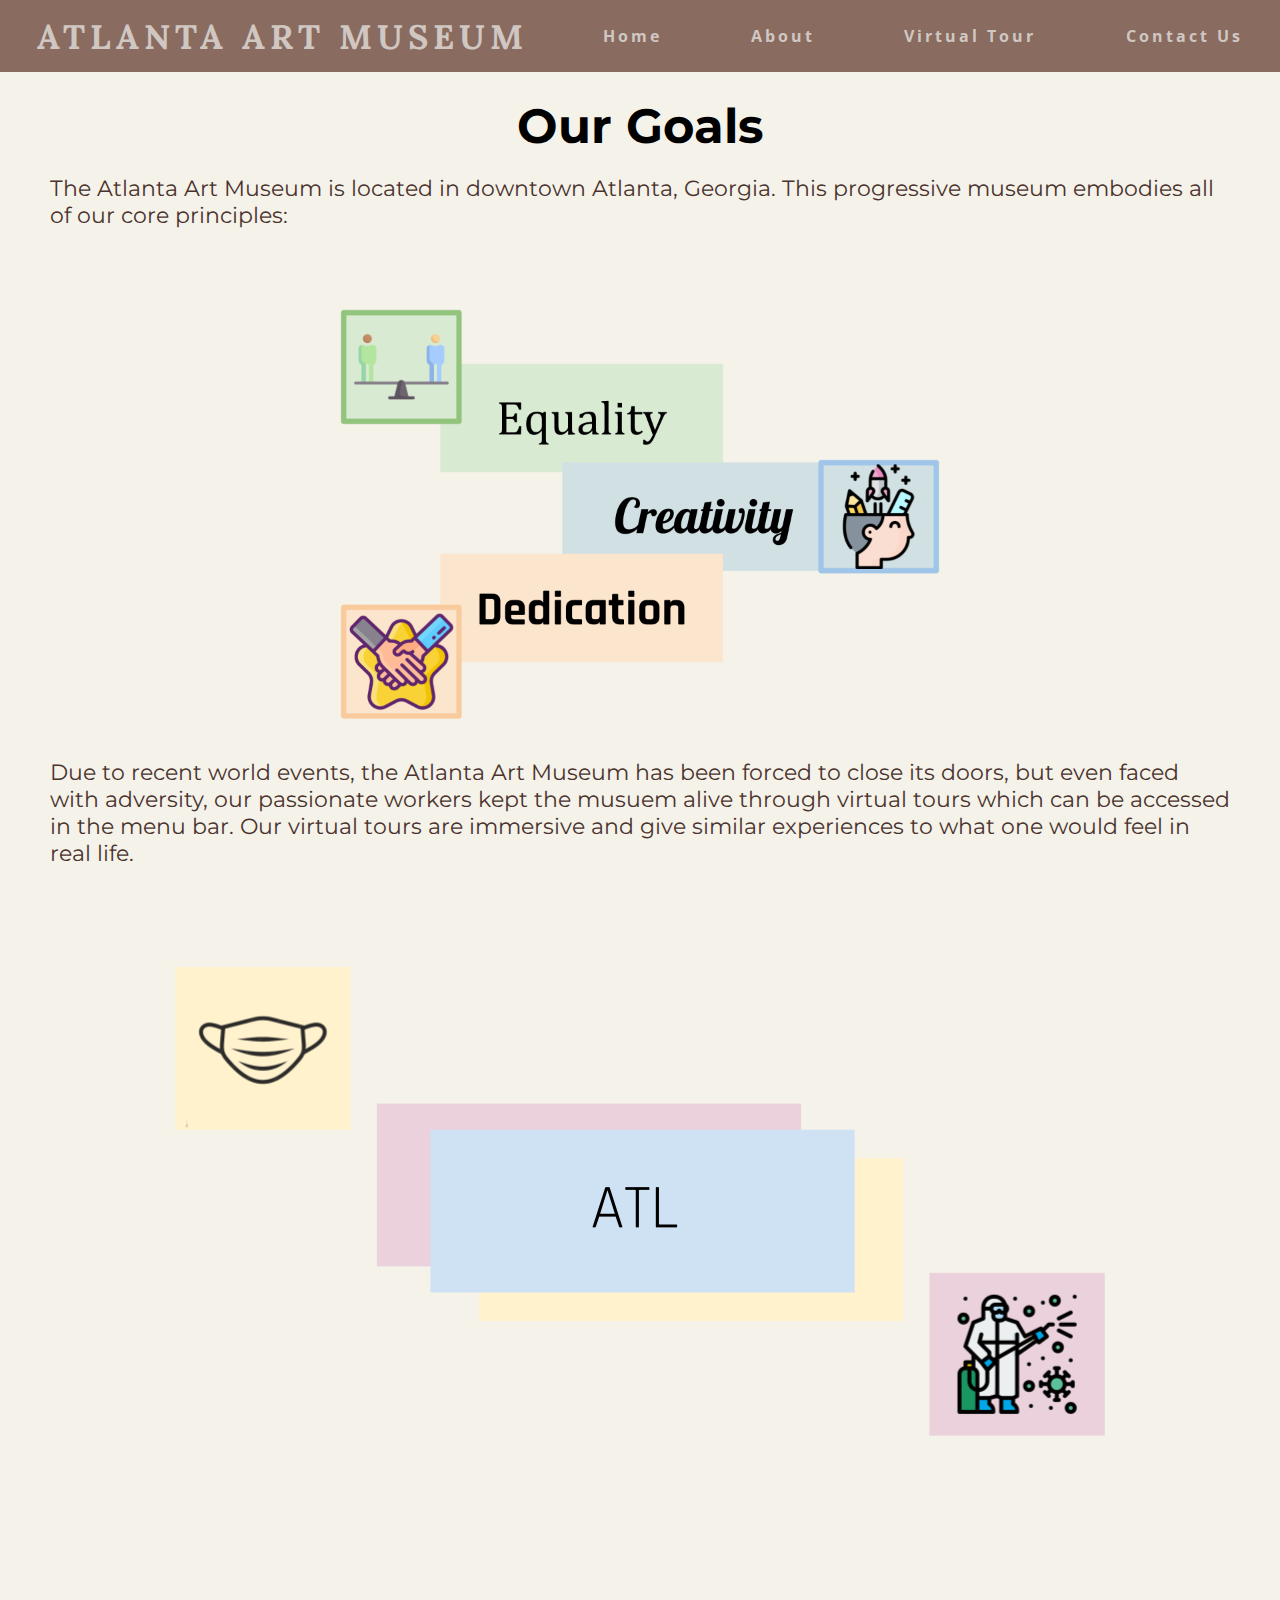
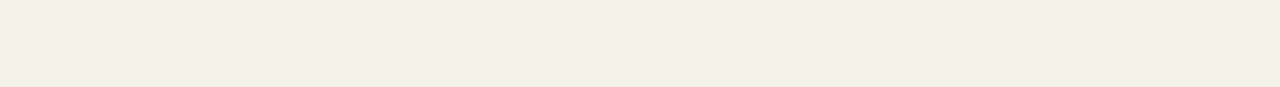
==== about.html @ c49cca7a "commi1" ====
<!DOCTYPE html>
<html lang="en">
<head>
    <meta charset="UTF-8">
    <meta http-equiv="X-UA-Compatible" content="IE=edge">
    <meta name="viewport" content="width=device-width, initial-scale=1.0">
    <link href="https://fonts.googleapis.com/css2?family=Lora:ital,wght@1,600&family=Open+Sans:wght@600&display=swap" rel="stylesheet">
    <link href="https://fonts.googleapis.com/css2?family=Montserrat:wght@600&display=swap" rel="stylesheet">
    <link rel="stylesheet" href="style.css">
    <title>Virtual Art Museum</title>
</head>
<body class="aboutBody">
    <nav>
        <div class="logo">
            <h1>Atlanta Art Museum</h1>
        </div>

        <ul class="navlinks">
            <li>
                <a href="index.html">Home</a>
            </li>

            <li>
                <a href="about.html">About</a>
            </li>

            <li>
                <a href="Virtual_Tour.html">Virtual Tour</a>
            </li>

            <li>
                <a href="Contact.html">Contact Us</a>
            </li>
        </ul>
        <div class="burger">
            <div class="line1"></div>
            <div class="line2"></div>
            <div class="line3"></div>
        </div>

    </nav>

    <h1 class="aboutUsTitle">
        <center>
        Our Goals
        </center>
    </h1>

    <div>
        <p class="aboutUsParagraph">
            <right>
                The Atlanta Art Museum is located in downtown Atlanta, Georgia. This progressive museum embodies all of our core principles:
            </right>
        </p>
        
    </div>
    <div class="slogan">
        <img src="images/sloganREAL6.png" alt="">
    </div>

    <div>
        <p class="aboutUsParagraph2">
            <right>
                Due to recent world events, the Atlanta Art Museum has been forced to close its doors, but even faced with adversity, our passionate workers kept the musuem alive through virtual tours which can be accessed in the menu bar. Our virtual tours are immersive and give similar experiences to what one would feel in real life.                                   
            </right>
        </p>
    </div>

    <div class="slogan2">
        <center>
        <img src="images/2slogan.png" alt="">
        </center>
    </div>


    <script src="app.js"></script>
</body>
</html>
---- style.css ----
*{
    margin:0px;
    padding:0px;
    box-sizing: border-box;
}

nav{
    display: flex;
    justify-content: space-around;
    align-items: center;
    min-height: 8vh;
    font-family: 'Lora', serif;
    background-color: #896B60;
}

.logo{
    color:	#D0C7C2;
    text-transform: uppercase;
    letter-spacing: 5px;
    font-size: 17px;
}

.navlinks{
    display: flex;
    justify-content: space-around;
    width: 30%;
    font-family: 'Open Sans', sans-serif;
}

.navlinks li{
    list-style: none;
}
.navlinks a{
    color:	#D0C7C2;
    text-decoration: none;
    letter-spacing: 3px;
    font-weight: bold;
}

.navlinks a::after{
    content: '';
    position: absolute;
    
}

p{
    font-size: 30px;
}

::-webkit-scrollbar {
    width: .5vw;
}

::-webkit-scrollbar-track {
    background-color: #ffffff;
}

::-webkit-scrollbar-thumb {
    background-color: #4c3c3c;
    border-radius: 100vw;
}

.burger div{
    width: 35px;
    height: 3px;
    background-color: rgb(109, 39, 39);
    margin: 7px;
    border-radius: 20px;
}

body{
    background-color: #F5F2EA;
}


.burger{
    display: none;
    cursor: pointer;
}



@media screen and (max-width:1450px){
    .navlinks{
        display: flex;
        justify-content: space-between;
        width: 50%;
        font-family: 'Open Sans', sans-serif;
    }
}

@media screen and (max-width:850px) {
    body{
        overflow-x: hidden;
    }
    .slideshow-item{
        display: flex;
    }
    .slideshow-item:nth-child(2) img{
        display: none;
    }
    .slideshow-item:nth-child(3) img{
        width:inherit;
    }
    
    .navlinks{
        position: absolute;
        right: 0px;
        height: 80vh;
        top: 8vh;
        background-color: #c5aa6a;
        display: flex;
        flex-direction: column;
        align-items: center;
        width: 29%;
        transform: translateX(100%);
        transition: transform 0.5s ease-in; 
        justify-content: space-around;
    }

    .burger{
        display: block;
    }
}

.nav-active{
    transform: translateX(0%);
}

@media screen and (min-width:851px){
    .slideshow{
        width: 100vw;
        height: 92vh;
        position: relative;
        overflow: hidden;  
    }
    
    .slideshow-item{
        width: inherit;
        height: inherit;
        position: absolute;
        opacity: 0;
        animation: cycleImages 31s infinite ;
    }
    
    .slideshow-item img{
        display: flex;
        width: 100%;
        height: 100%;
        object-fit: cover;
    
    }
    
    .slideshow-item:nth-child(1),
    .slideshow-item:nth-child(1) img{
        animation-delay: 0s;
    }
    
    .slideshow-item:nth-child(2),
    .slideshow-item:nth-child(2) img{
        animation-delay: 10s;
    }
    
    .slideshow-item:nth-child(3),
    .slideshow-item:nth-child(3) img{
        animation-delay: 20s;
    }
    
    
    @keyframes cycleImages{
        25%{
            opacity: 1;
    
        }
        40%{
            opacity: 0;
    
        }
    }
    
    @keyframes zoom{
        100%{
            transform: scale(1.3);
        }
    }
    
    .slideshow-item img{
        justify-self: center;  
    }
}


.aboutUsTitle{
    font-family: 'Open Sans', sans-serif;
    color: black;
    font-size: 25px;
    margin-top: 25px;
}




.aboutUsParagraph{
    font-family: 'Montserrat', sans-serif;
    color: #4A332D;
    font-size: 22px;
    display: flex;
    justify-content: center;
    margin-left: 50px;
    margin-right: 50px;
    margin-top: 20px;
    
}

.aboutUsParagraph2{
    font-family: 'Montserrat', sans-serif;
    color: #4A332D;
    font-size: 22px;
    display: flex;
    justify-content: center;
    margin: 100px;
    margin-left: 50px;
    margin-right: 50px;
}


.slogan img{
    display: block;
    display: flex;
    margin: 0 auto;
    width: 800px;
    padding: 5em;
}

.slogan{
    height: 430px;
}
  
.contactBody{
    background-image: url(images/try21.png);
    background-repeat: no-repeat;
    background-size: cover;
}

.aboutUsTitle{
    font-family: 'Montserrat', sans-serif;
    font-size: 3em;
}

.slogan2 img{display: block;
    display: block;
    margin: 0 auto;
}
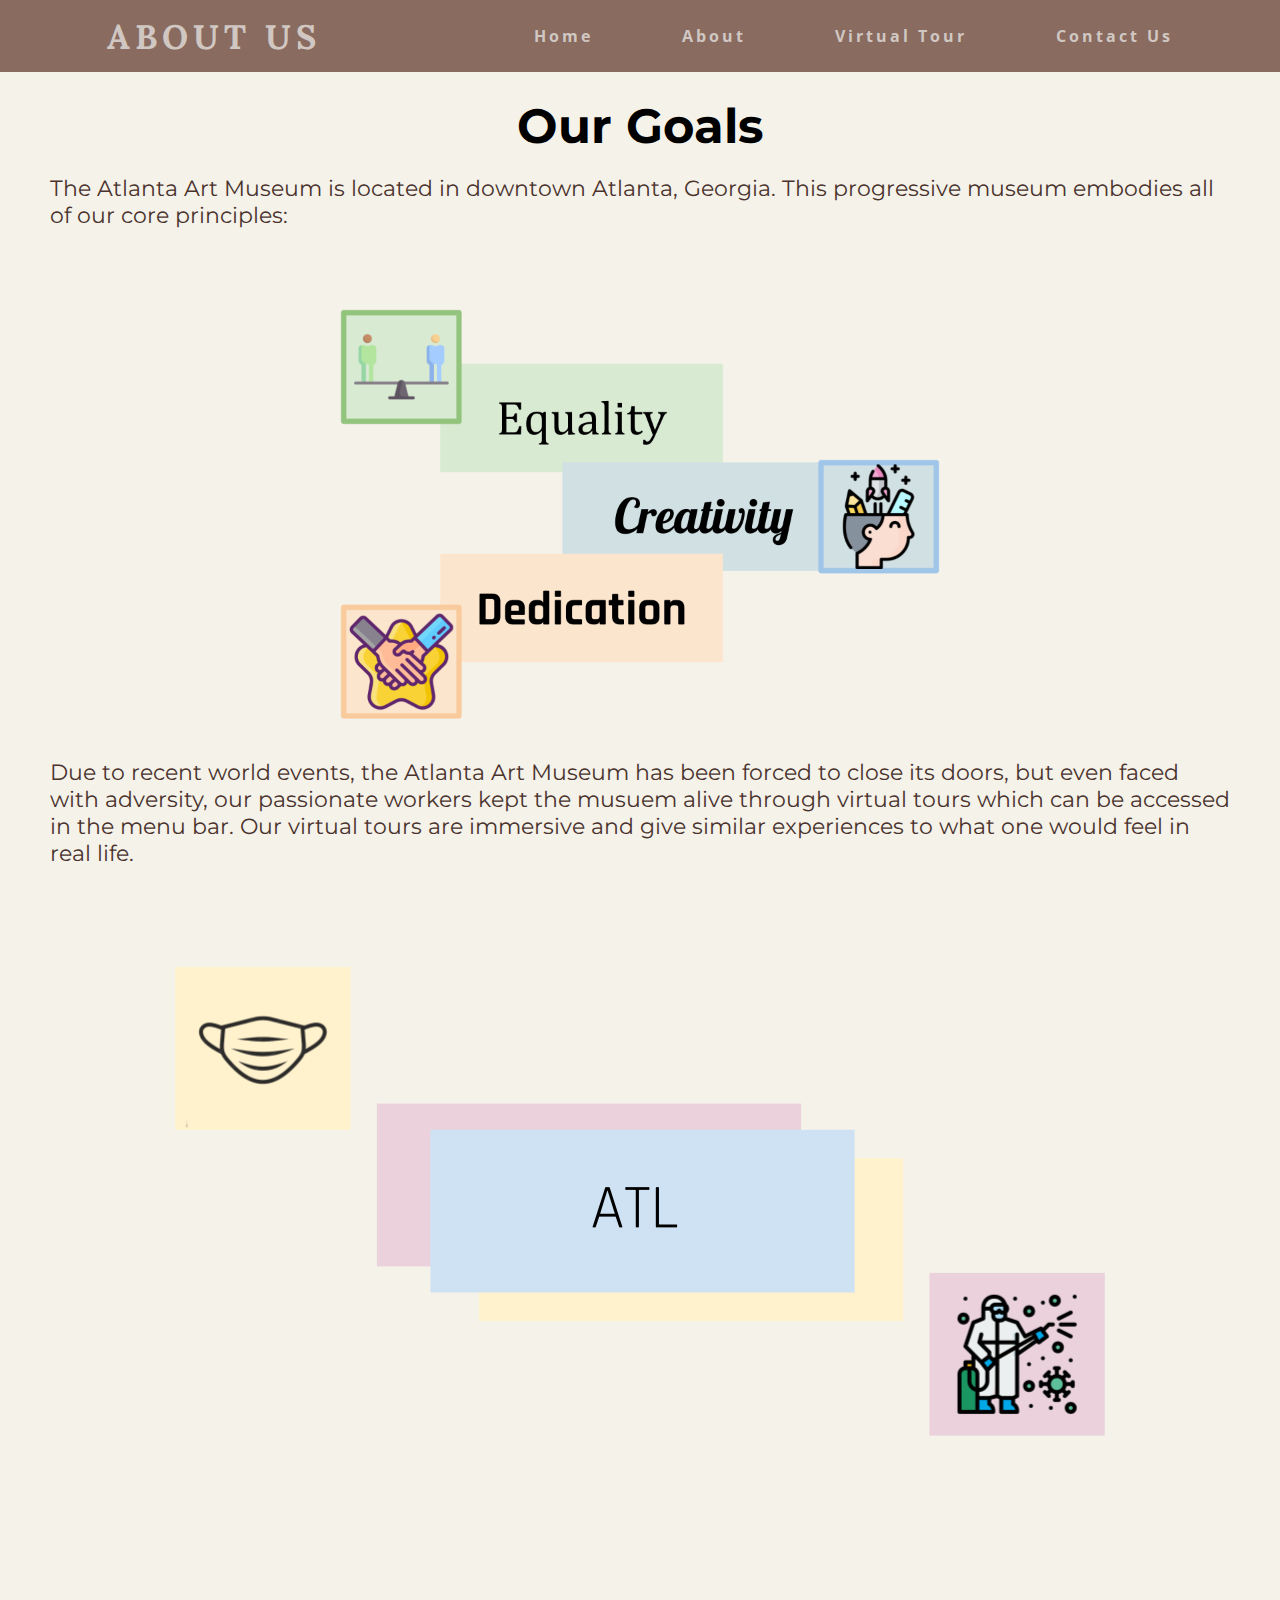
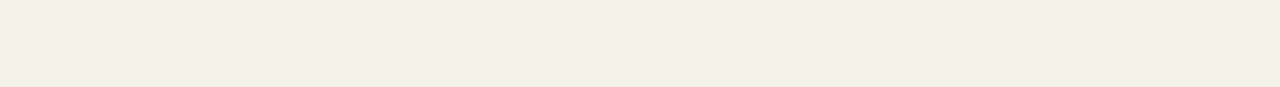
==== commit bfc1f6cd: "small fix" ====
--- a/about.html
+++ b/about.html
@@ -12,7 +12,7 @@
 <body class="aboutBody">
     <nav>
         <div class="logo">
-            <h1>Atlanta Art Museum</h1>
+            <h1>About Us</h1>
         </div>
 
         <ul class="navlinks">
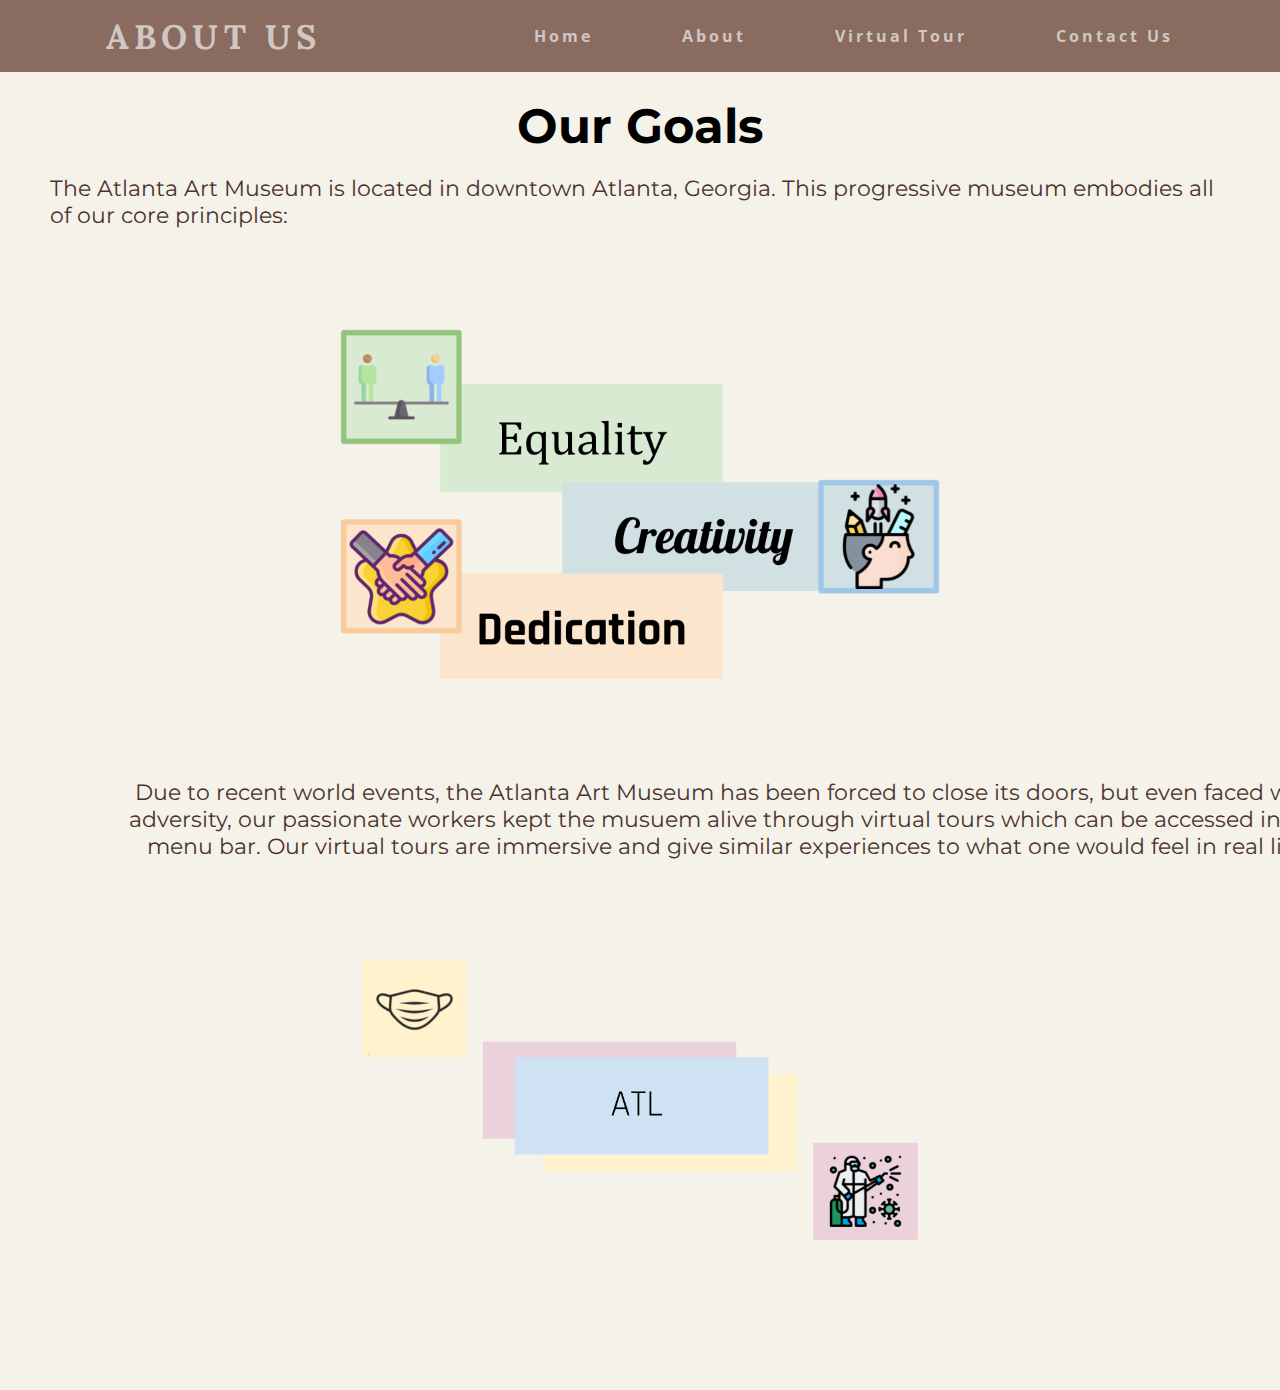
==== commit 5c5d018a: "Co-authored-by: saichandandr@outlook.com <saichandandr@outlook.com>" ====
--- a/about.html
+++ b/about.html
@@ -55,14 +55,12 @@
         
     </div>
     <div class="slogan">
-        <img src="images/sloganREAL6.png" alt="">
+        <img src="images/2slogan2.png" alt="">
     </div>
 
-    <div>
+    <div class="para2">
         <p class="aboutUsParagraph2">
-            <right>
-                Due to recent world events, the Atlanta Art Museum has been forced to close its doors, but even faced with adversity, our passionate workers kept the musuem alive through virtual tours which can be accessed in the menu bar. Our virtual tours are immersive and give similar experiences to what one would feel in real life.                                   
-            </right>
+            Due to recent world events, the Atlanta Art Museum has been forced to close its doors, but even faced with adversity, our passionate workers kept the musuem alive through virtual tours which can be accessed in the menu bar. Our virtual tours are immersive and give similar experiences to what one would feel in real life.                                   
         </p>
     </div>
 
--- a/style.css
+++ b/style.css
@@ -16,14 +16,14 @@
 .logo{
     color:	#D0C7C2;
     text-transform: uppercase;
-    letter-spacing: 5px;
-    font-size: 17px;
+    letter-spacing: 0.313rem;
+    font-size: 1.063rem;
 }
 
 .navlinks{
     display: flex;
     justify-content: space-around;
-    width: 30%;
+    width: 40rem;
     font-family: 'Open Sans', sans-serif;
 }
 
@@ -33,7 +33,7 @@
 .navlinks a{
     color:	#D0C7C2;
     text-decoration: none;
-    letter-spacing: 3px;
+    letter-spacing: 0.188rem;
     font-weight: bold;
 }
 
@@ -121,73 +121,77 @@
     .burger{
         display: block;
     }
+
+    .slideshow-item{
+        overflow: hidden;
+    }
 }
 
 .nav-active{
     transform: translateX(0%);
 }
 
-@media screen and (min-width:851px){
-    .slideshow{
-        width: 100vw;
-        height: 92vh;
-        position: relative;
-        overflow: hidden;  
-    }
-    
-    .slideshow-item{
-        width: inherit;
-        height: inherit;
-        position: absolute;
+
+.slideshow{
+    width: 100vw;
+    height: 92vh;
+    position: relative;
+    overflow: hidden;  
+}
+
+.slideshow-item{
+    width: inherit;
+    height: inherit;
+    position: absolute;
+    opacity: 0;
+    animation: cycleImages 31s infinite ;
+}
+
+.slideshow-item img{
+    display: flex;
+    width: 100%;
+    height: 100%;
+    object-fit: cover;
+
+}
+
+.slideshow-item:nth-child(1),
+.slideshow-item:nth-child(1) img{
+    animation-delay: 0s;
+}
+
+.slideshow-item:nth-child(2),
+.slideshow-item:nth-child(2) img{
+    animation-delay: 10s;
+}
+
+.slideshow-item:nth-child(3),
+.slideshow-item:nth-child(3) img{
+    animation-delay: 20s;
+}
+
+
+@keyframes cycleImages{
+    25%{
+        opacity: 1;
+
+    }
+    40%{
         opacity: 0;
-        animation: cycleImages 31s infinite ;
-    }
-    
-    .slideshow-item img{
-        display: flex;
-        width: 100%;
-        height: 100%;
-        object-fit: cover;
-    
-    }
-    
-    .slideshow-item:nth-child(1),
-    .slideshow-item:nth-child(1) img{
-        animation-delay: 0s;
-    }
-    
-    .slideshow-item:nth-child(2),
-    .slideshow-item:nth-child(2) img{
-        animation-delay: 10s;
-    }
-    
-    .slideshow-item:nth-child(3),
-    .slideshow-item:nth-child(3) img{
-        animation-delay: 20s;
-    }
-    
-    
-    @keyframes cycleImages{
-        25%{
-            opacity: 1;
-    
-        }
-        40%{
-            opacity: 0;
-    
-        }
-    }
-    
-    @keyframes zoom{
-        100%{
-            transform: scale(1.3);
-        }
-    }
-    
-    .slideshow-item img{
-        justify-self: center;  
-    }
-}
+
+    }
+}
+
+@keyframes zoom{
+    100%{
+        transform: scale(1.3);
+    }
+}
+
+.slideshow-item img{
+    justify-self: center;  
+}
+
 
 
 .aboutUsTitle{
@@ -206,6 +210,7 @@
     font-size: 22px;
     display: flex;
     justify-content: center;
+    margin-bottom: 20px;
     margin-left: 50px;
     margin-right: 50px;
     margin-top: 20px;
@@ -217,10 +222,13 @@
     color: #4A332D;
     font-size: 22px;
     display: flex;
-    justify-content: center;
-    margin: 100px;
-    margin-left: 50px;
-    margin-right: 50px;
+    text-align: center;
+}
+.para2{
+    display: flex;
+    width: 1453px;
+    margin: auto;
+    padding: 100px;
 }
 
 
@@ -234,6 +242,7 @@
 
 .slogan{
     height: 430px;
+    overflow:hidden;
 }
   
 .contactBody{
@@ -250,5 +259,38 @@
 .slogan2 img{display: block;
     display: block;
     margin: 0 auto;
-}
-
+    height: 430px;
+}
+
+input[type=text], select, textarea {
+    width: 100%; /* Full width */
+    padding: 12px; /* Some padding */ 
+    border: 1px solid #ccc; /* Gray border */
+    border-radius: 4px; /* Rounded borders */
+    box-sizing: border-box; /* Make sure that padding and width stays in place */
+    margin-top: 6px; /* Add a top margin */
+    margin-bottom: 16px; /* Bottom margin */
+    resize: vertical /* Allow the user to vertically resize the textarea (not horizontally) */
+  }
+  
+  /* Style the submit button with a specific background color etc */
+  input[type=submit] {
+    background-color: #04AA6D;
+    color: white;
+    padding: 12px 20px;
+    border: none;
+    border-radius: 4px;
+    cursor: pointer;
+  }
+  
+  /* When moving the mouse over the submit button, add a darker green color */
+  input[type=submit]:hover {
+    background-color: #ebde30;
+  }
+  
+  /* Add a background color and some padding around the form */
+  .container {
+    border-radius: 5px;
+    background-color: #f2f2f2;
+    padding: 20px;
+  }
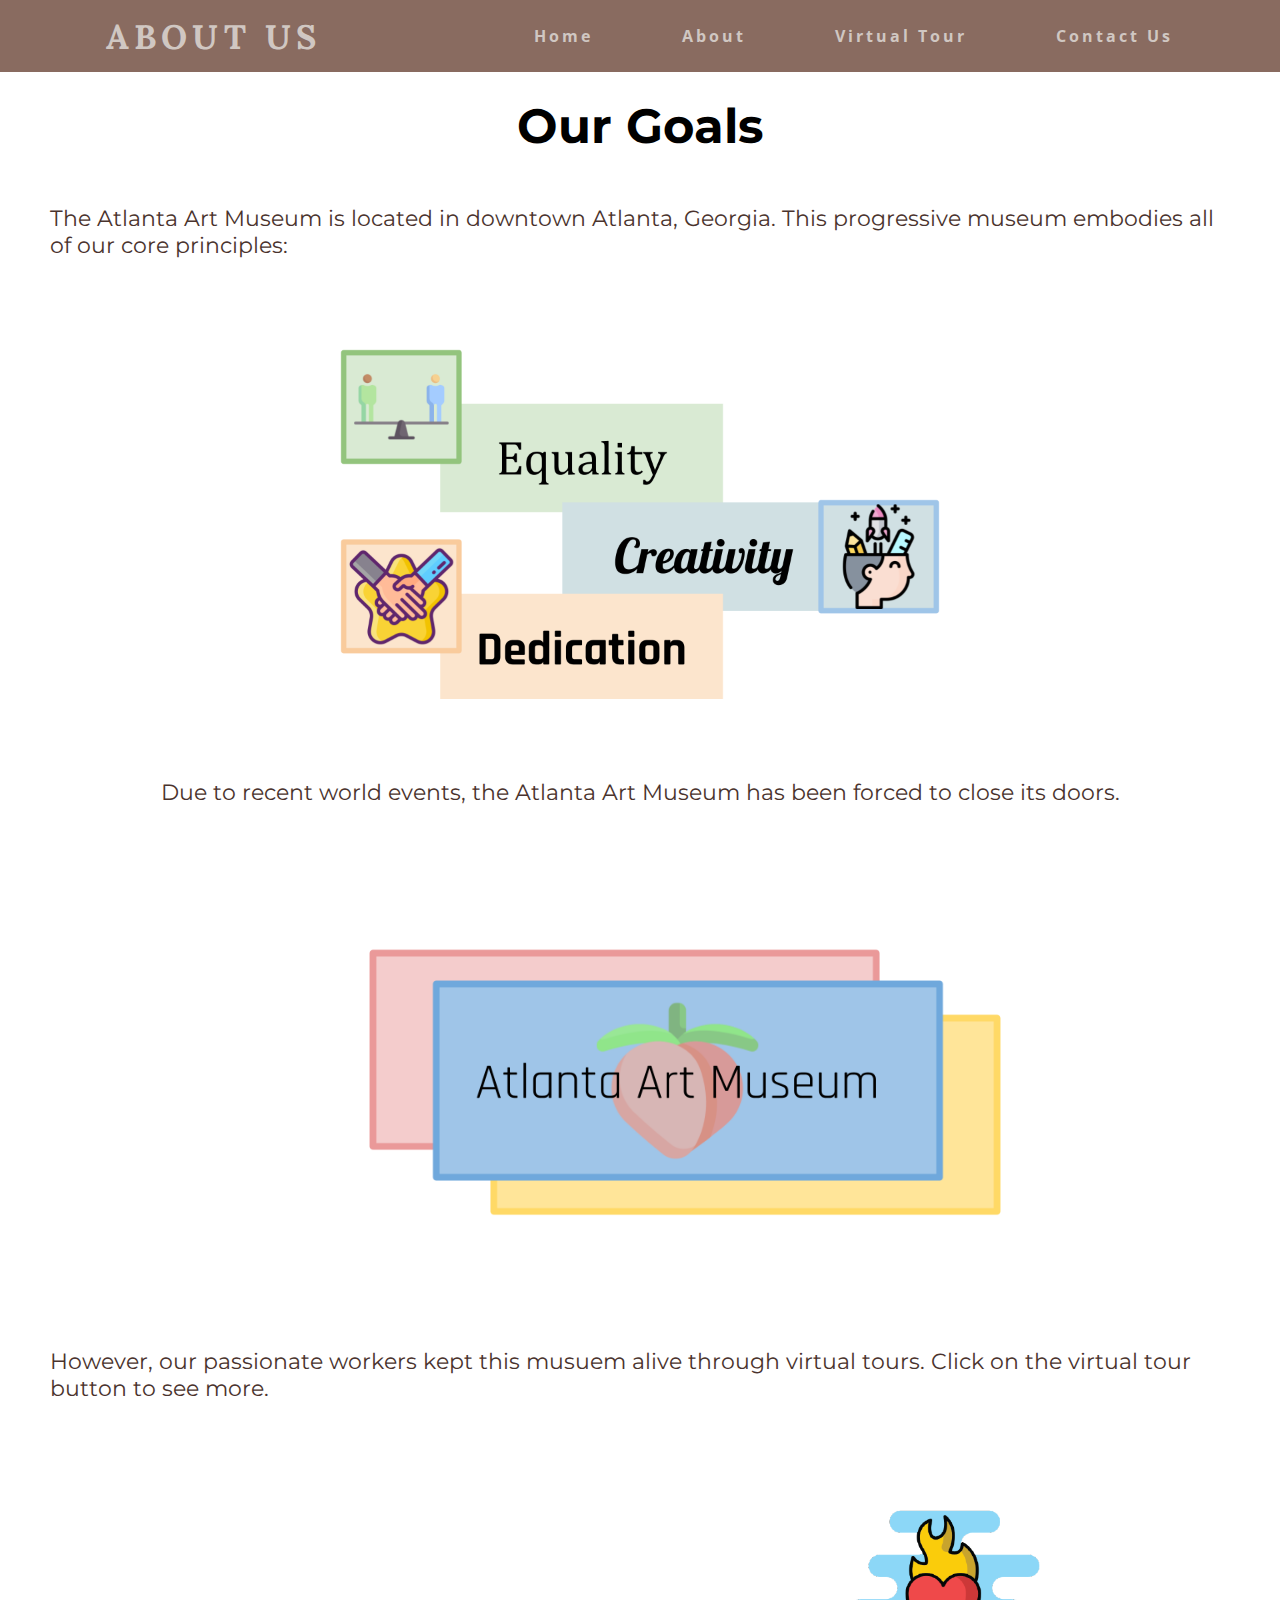
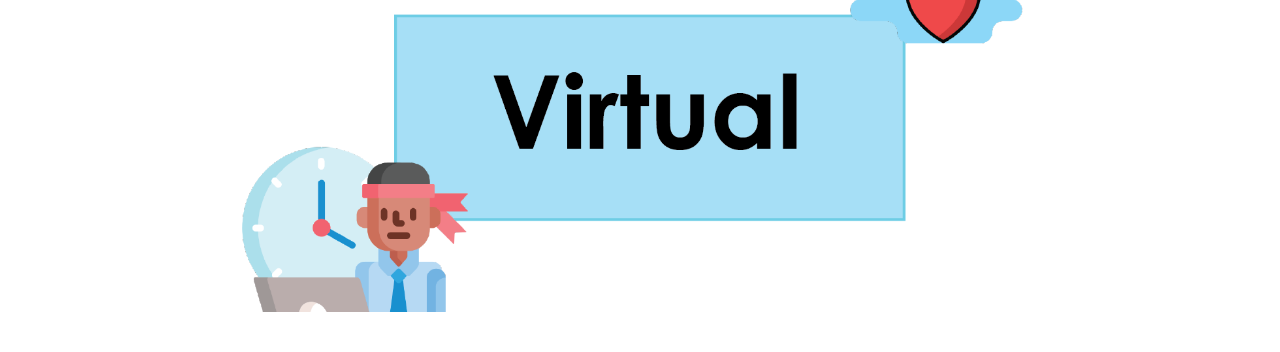
==== commit c1b19c3f: "Co-authored-by: saichandandr@outlook.com <saichandandr@outlook.com> Co-authored-by: amoghk333@gmail." ====
--- a/about.html
+++ b/about.html
@@ -46,7 +46,10 @@
         </center>
     </h1>
 
-    <div>
+
+
+
+    <div class="para1">
         <p class="aboutUsParagraph">
             <right>
                 The Atlanta Art Museum is located in downtown Atlanta, Georgia. This progressive museum embodies all of our core principles:
@@ -60,15 +63,30 @@
 
     <div class="para2">
         <p class="aboutUsParagraph2">
-            Due to recent world events, the Atlanta Art Museum has been forced to close its doors, but even faced with adversity, our passionate workers kept the musuem alive through virtual tours which can be accessed in the menu bar. Our virtual tours are immersive and give similar experiences to what one would feel in real life.                                   
+            Due to recent world events, the Atlanta Art Museum has been forced to close its doors.                               
         </p>
     </div>
 
+
     <div class="slogan2">
         <center>
-        <img src="images/2slogan.png" alt="">
+        <img src="images/slogan2v6.png" alt="">
         </center>
     </div>
+
+
+    <div class="para3">
+        <p class="aboutUsParagraph2">
+            However, our passionate workers kept this musuem alive through virtual tours. Click on the virtual tour button to see more.                           
+        </p>
+    </div>
+
+    <div class="slogan3">
+        <center>
+        <img src="images/slogan3v3.png" alt="">
+        </center>
+    </div>
+
 
 
     <script src="app.js"></script>
--- a/style.css
+++ b/style.css
@@ -11,6 +11,7 @@
     min-height: 8vh;
     font-family: 'Lora', serif;
     background-color: #896B60;
+    z-index: 2;
 }
 
 .logo{
@@ -44,7 +45,7 @@
 }
 
 p{
-    font-size: 30px;
+    font-size: 1.875rem;
 }
 
 ::-webkit-scrollbar {
@@ -61,15 +62,16 @@
 }
 
 .burger div{
-    width: 35px;
-    height: 3px;
+    width: 2.188rem;
+    height: 0.188rem;
     background-color: rgb(109, 39, 39);
-    margin: 7px;
-    border-radius: 20px;
+    margin: 0.438rem;
+    border-radius: 1.25rem;
 }
 
 body{
-    background-color: #F5F2EA;
+    background-color: white;
+    z-index: 1;
 }
 
 
@@ -77,8 +79,6 @@
     display: none;
     cursor: pointer;
 }
-
-
 
 @media screen and (max-width:1450px){
     .navlinks{
@@ -89,18 +89,9 @@
     }
 }
 
-@media screen and (max-width:850px) {
-    body{
+@media screen and (max-width:768px) {
+    html body{
         overflow-x: hidden;
-    }
-    .slideshow-item{
-        display: flex;
-    }
-    .slideshow-item:nth-child(2) img{
-        display: none;
-    }
-    .slideshow-item:nth-child(3) img{
-        width:inherit;
     }
     
     .navlinks{
@@ -116,15 +107,15 @@
         transform: translateX(100%);
         transition: transform 0.5s ease-in; 
         justify-content: space-around;
+        z-index: 2;
+        overflow-x: hidden;
     }
 
     .burger{
         display: block;
-    }
-
-    .slideshow-item{
-        overflow: hidden;
-    }
+        overflow-x: hidden;
+    }
+
 }
 
 .nav-active{
@@ -137,6 +128,7 @@
     height: 92vh;
     position: relative;
     overflow: hidden;  
+    z-index: 1;
 }
 
 .slideshow-item{
@@ -207,28 +199,47 @@
 .aboutUsParagraph{
     font-family: 'Montserrat', sans-serif;
     color: #4A332D;
-    font-size: 22px;
+    font-size: 1.375rem;
+    display: flex;
+    justify-content: center;
+    margin-bottom: 10px;
+    margin-left: 50px;
+    margin-right: 50px;
+    margin-top: 50px;
+    
+}
+
+.aboutUsParagraph2{
+    font-family: 'Montserrat', sans-serif;
+    color: #4A332D;
+    font-size: 1.375rem;
     display: flex;
     justify-content: center;
     margin-bottom: 20px;
     margin-left: 50px;
     margin-right: 50px;
     margin-top: 20px;
-    
-}
-
-.aboutUsParagraph2{
+}
+.para2{
+    margin-top: 5em;
+    margin-bottom: 5em;
+}
+
+.aboutUsParagraph3{
     font-family: 'Montserrat', sans-serif;
     color: #4A332D;
-    font-size: 22px;
-    display: flex;
-    text-align: center;
-}
-.para2{
-    display: flex;
-    width: 1453px;
-    margin: auto;
-    padding: 100px;
+    font-size: 1.375rem;
+    display: flex;
+    justify-content: center;
+    margin-bottom: 20px;
+    margin-left: 50px;
+    margin-right: 50px;
+    margin-top: 20px;
+}
+
+.para3{
+    margin-bottom: 5em;
+    margin-top: 2em;
 }
 
 
@@ -236,7 +247,7 @@
     display: block;
     display: flex;
     margin: 0 auto;
-    width: 800px;
+    width: 50em;
     padding: 5em;
 }
 
@@ -258,8 +269,28 @@
 
 .slogan2 img{display: block;
     display: block;
+    display: flex;
     margin: 0 auto;
+    width: 50em;
+}
+
+.slogan2{
     height: 430px;
+    overflow:hidden;
+}
+
+.slogan3{
+    height: 430px;
+    overflow:hidden;
+    margin-bottom: 2.5em;
+    
+}
+
+.slogan3 img{
+    display: block;
+    display: flex;
+    margin: 0 auto;
+    width: 50em;
 }
 
 input[type=text], select, textarea {
@@ -273,24 +304,68 @@
     resize: vertical /* Allow the user to vertically resize the textarea (not horizontally) */
   }
   
-  /* Style the submit button with a specific background color etc */
-  input[type=submit] {
-    background-color: #04AA6D;
-    color: white;
-    padding: 12px 20px;
-    border: none;
-    border-radius: 4px;
-    cursor: pointer;
-  }
-  
-  /* When moving the mouse over the submit button, add a darker green color */
-  input[type=submit]:hover {
-    background-color: #ebde30;
-  }
+                    /* Style the submit button with a specific background color etc */
+                    input[type=submit] {
+                        background-color: #cee21a;
+                        color: rgb(245, 240, 240);
+                        padding: 12px 20px;
+                        border: none;
+                        border-radius: 4px;
+                        cursor: pointer;
+                        font-family: 'Montserrat', sans-serif;
+                    }
+                    
+                    /* When moving the mouse over the submit button, add a darker green color */
+                    input[type=submit]:hover {
+                        background-color: #ebde30;
+                    }
   
   /* Add a background color and some padding around the form */
-  .container {
-    border-radius: 5px;
-    background-color: #f2f2f2;
-    padding: 20px;
-  }
+ 
+
+
+
+/* Style inputs with type="text", select elements and textareas */
+input[type=text], select, textarea {
+    width: 100%; /* Full width */
+    padding: 12px; /* Some padding */ 
+    border: 1px solid #ccc; /* Gray border */
+    border-radius: 4px; /* Rounded borders */
+    box-sizing: border-box; /* Make sure that padding and width stays in place */
+    margin-top: 6px; /* Add a top margin */
+    margin-bottom: 16px; /* Bottom margin */
+    resize: vertical /* Allow the user to vertically resize the textarea (not horizontally) */
+  }
+
+  .VirtualTourTitle{
+    font-family:  'Open Sans', sans-serif;
+    color: black;
+    font-size: 25px;
+    margin-top: 25px;
+
+  }
+
+  .VirtualTourGuide{
+      font-family:  'Open Sans', sans-serif;
+      color: black;
+      margin-top: 25px;
+      font-size: 15px;
+
+
+  }
+
+  .map{
+      margin-bottom: 2.5em;
+  }
+
+.VirtualTourTitle{
+    color: #362222;
+    font-family: 'Sora', sans-serif;
+    font-size: 30px;
+}
+
+.virtualtourbody{
+    background-image: url(images/Artboard\ 1.png);
+    background-repeat: no-repeat;
+    background-size: cover;
+}